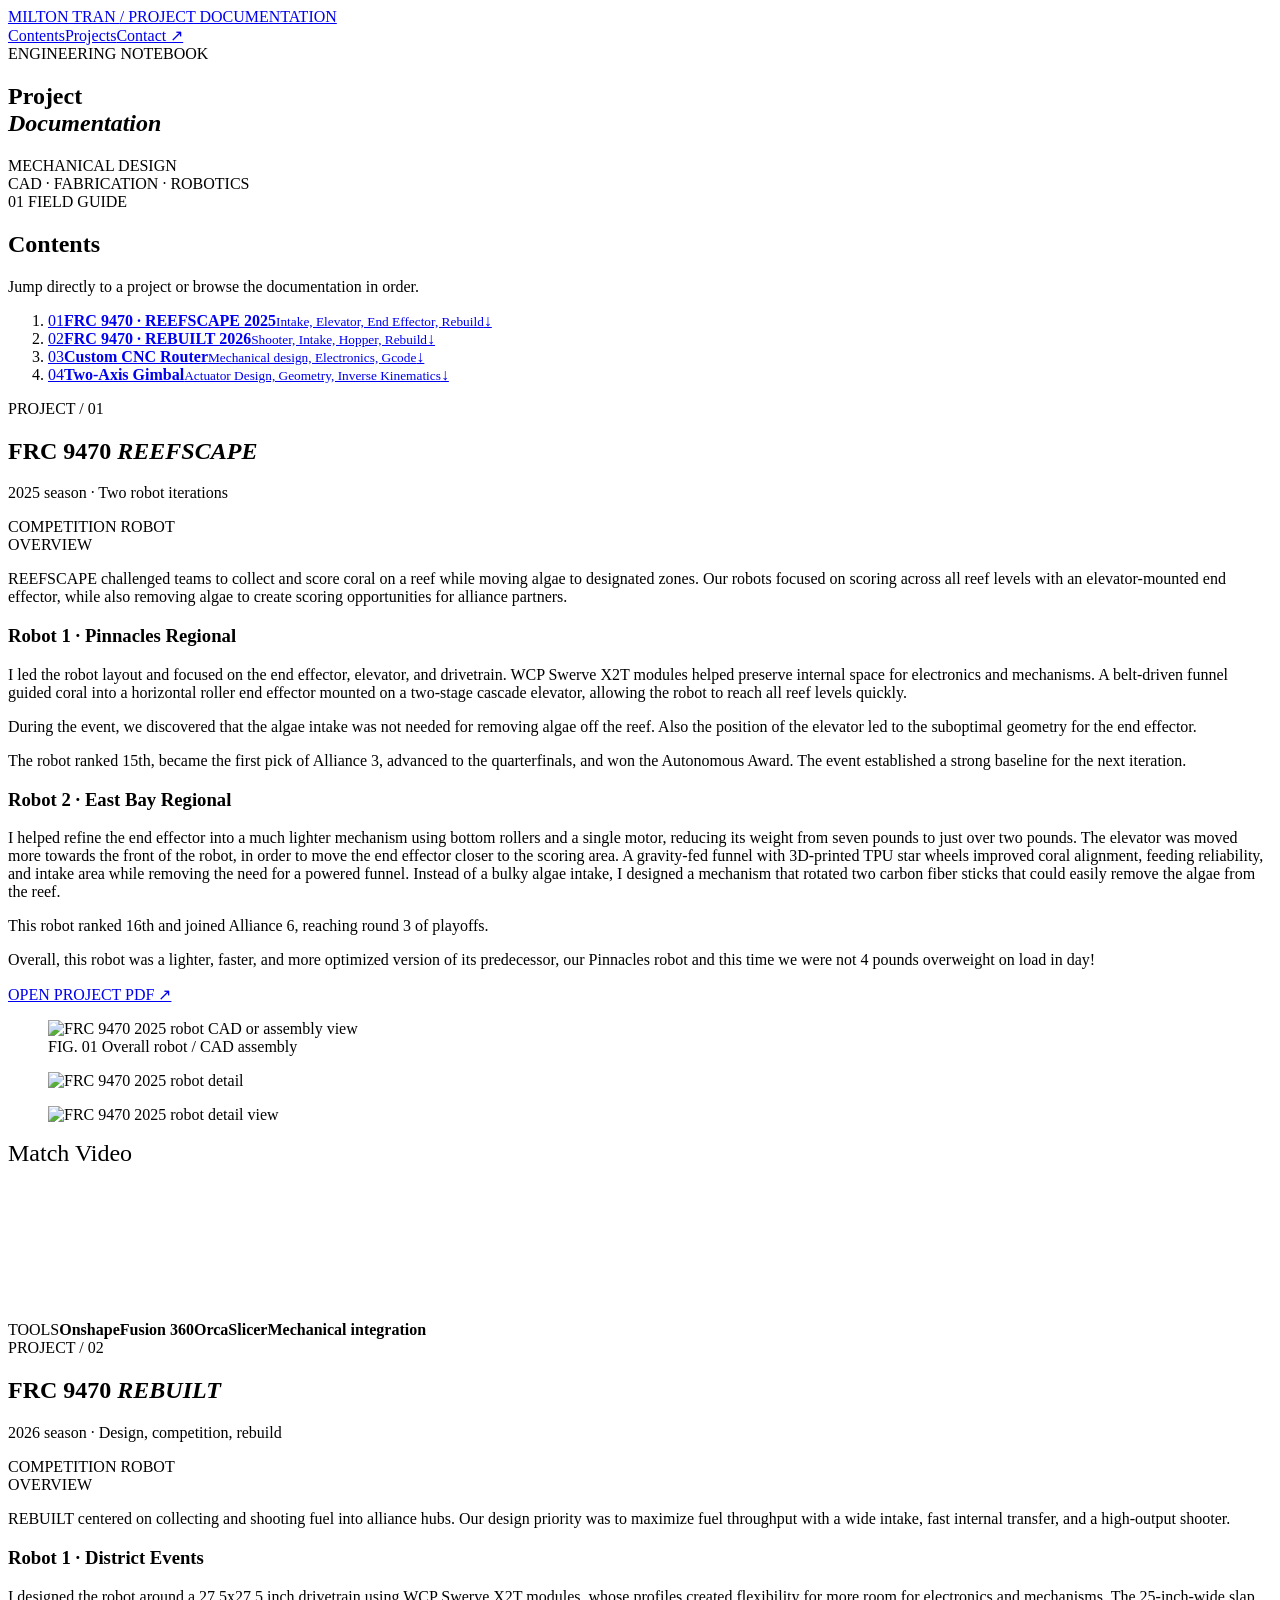
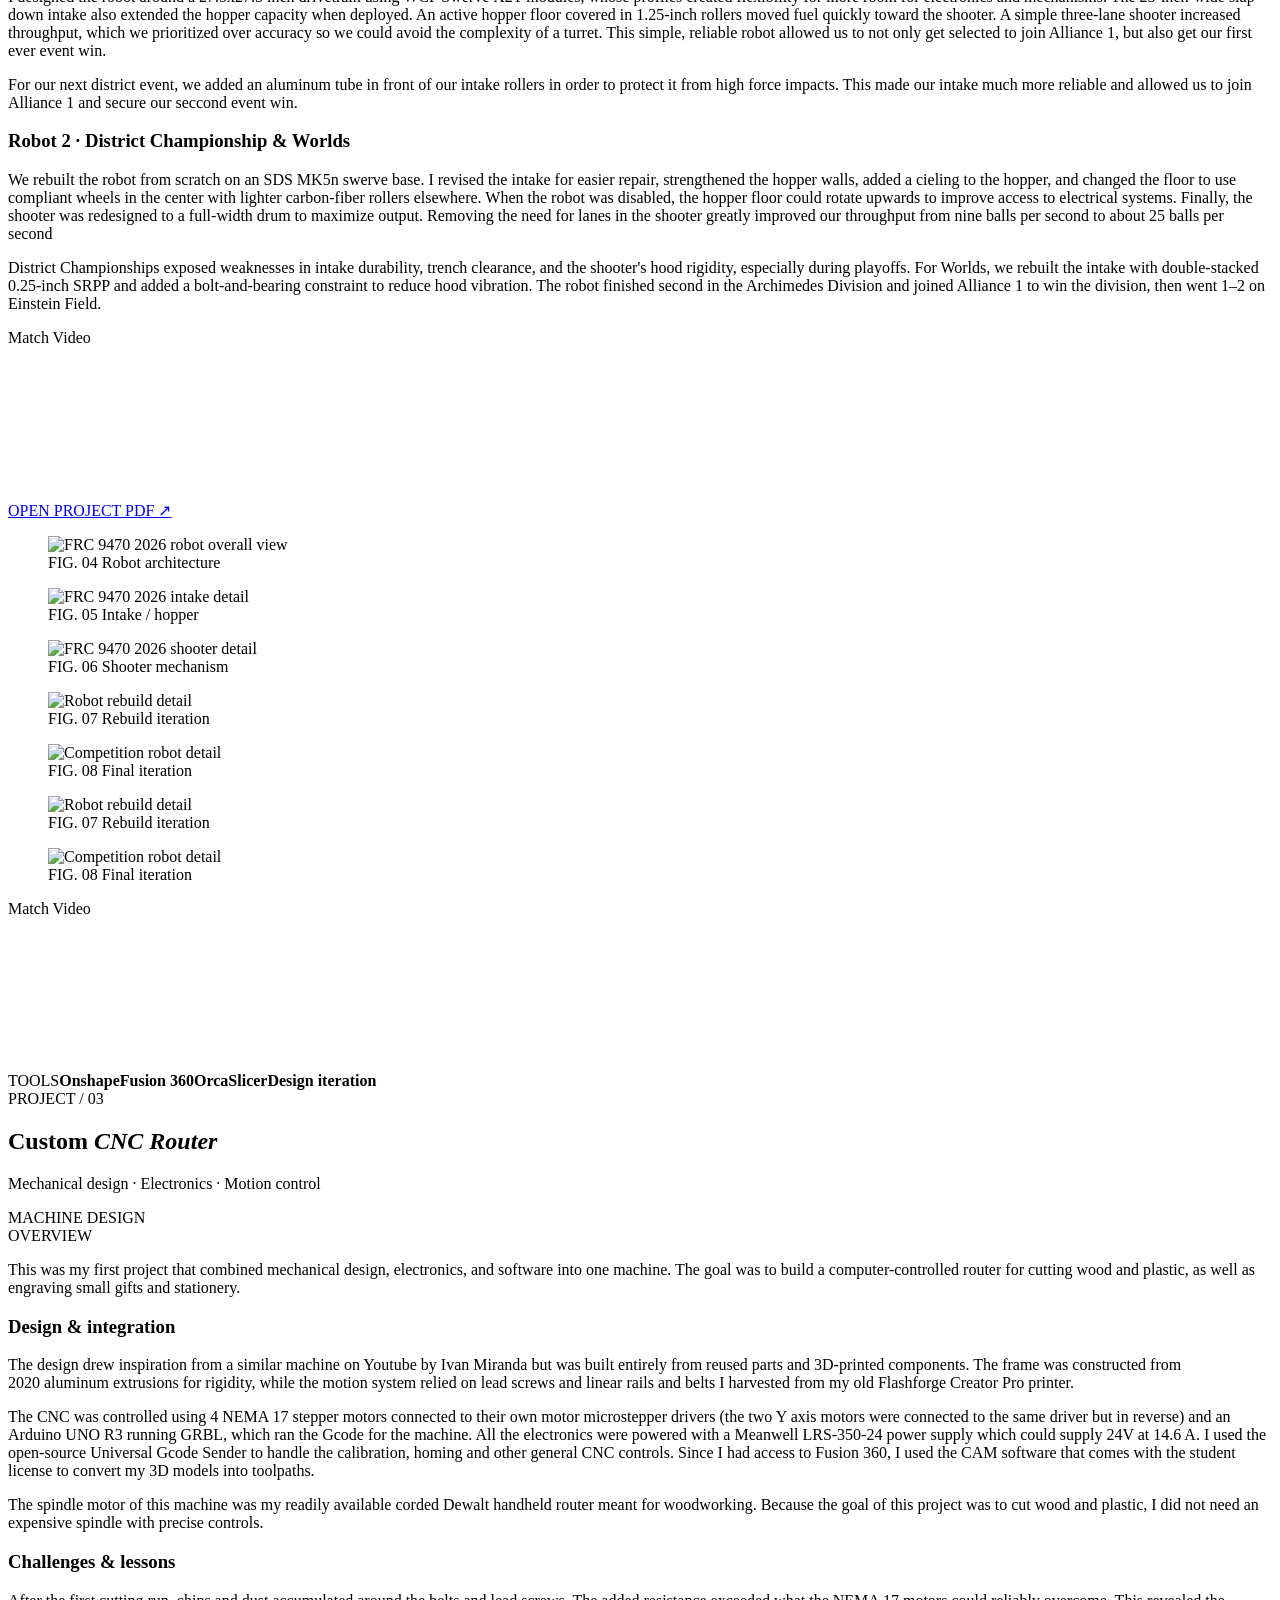
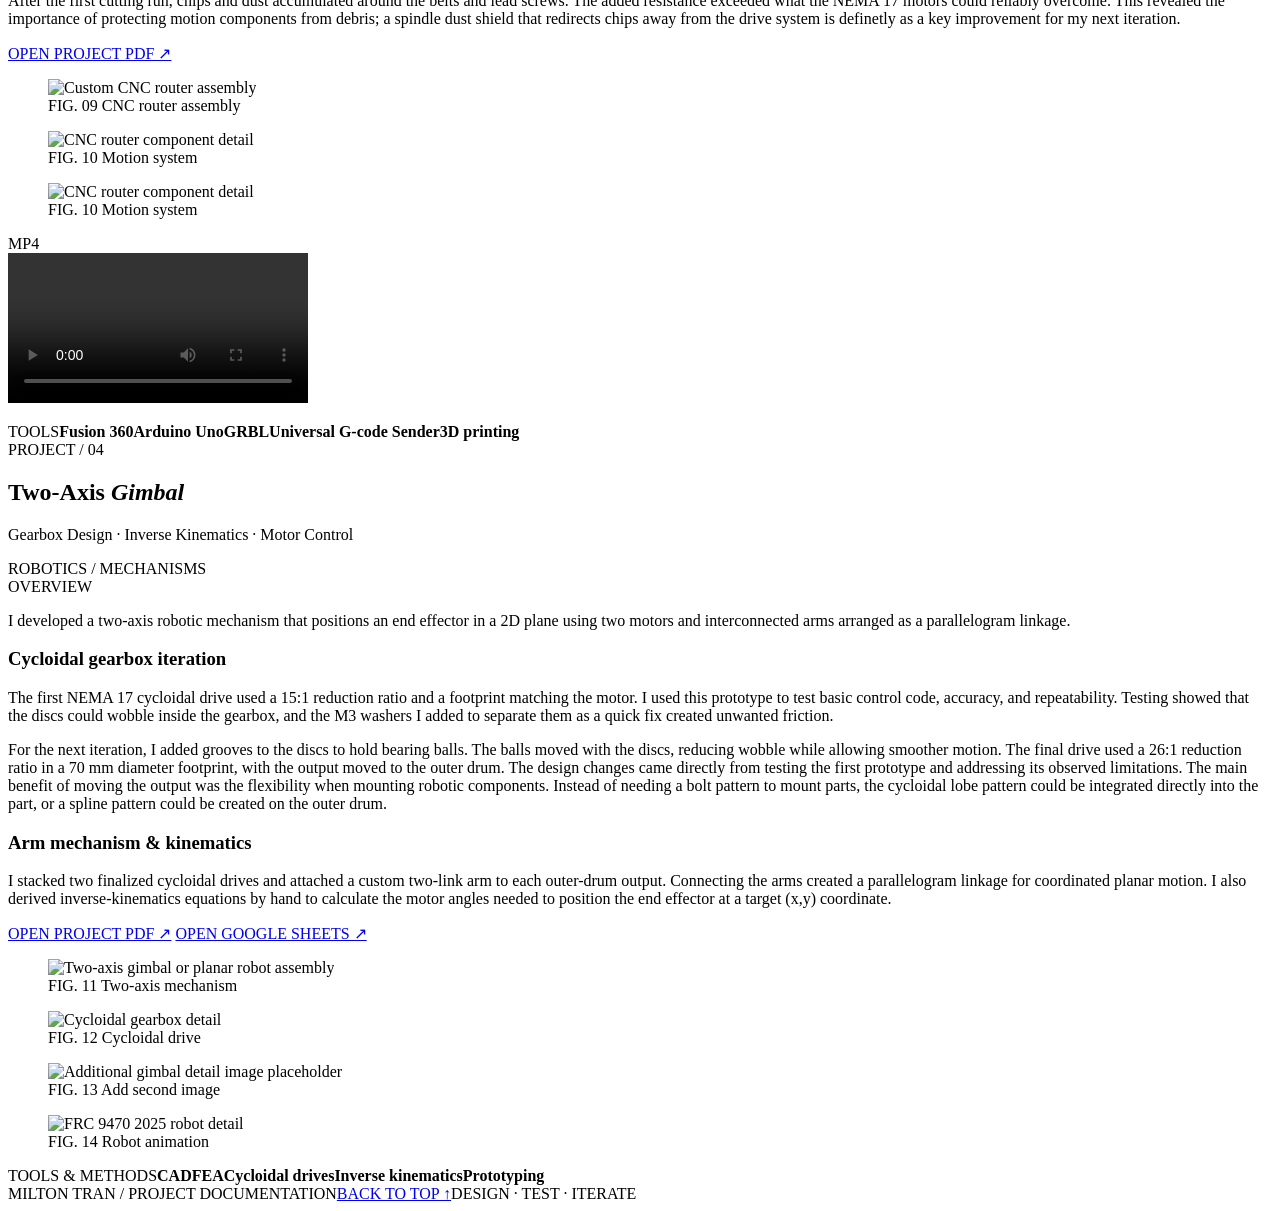
==== documentation.html @ 0cbd7bae "chud" ====
<!doctype html>
<html>
<head>
<meta charset="utf-8">
<meta name="viewport" content="width=device-width, initial-scale=1">
<meta name="description" content="Project documentation for mechanical design, robotics, CAD, prototyping, and fabrication projects.">
<title>Project Documentation | Milton Tran</title>
<link rel="stylesheet" href="documentation.css">
</head>
<body>
<header class="topbar"><a class="wordmark" href="index.html#home">MILTON TRAN <span>/ PROJECT DOCUMENTATION</span></a><nav><a href="#contents">Contents</a><a href="index.html#projects">Projects</a><a href="mailto:miltonktran@gmail.com">Contact ↗</a></nav></header><main id="top">
<section class="masthead">
<div class="kicker">ENGINEERING NOTEBOOK</div>
<h1>Project<br><em>Documentation</em></h1>
<div class="masthead-bottom">
<p></p>
<div class="issue">MECHANICAL DESIGN<br>CAD &middot; FABRICATION &middot; ROBOTICS</div>
</div>
</section>
<section class="contents section" id="contents">
<div class="section-label"><span>01</span> FIELD GUIDE</div>
<div class="contents-grid">
<div>
<h2>Contents</h2>
<p class="muted">Jump directly to a project or browse the documentation in order.</p>
</div>
<ol class="toc-list">
<li><a href="#frc-2025"><span>01</span><strong>FRC 9470 &middot; REEFSCAPE 2025</strong><small>Intake, Elevator, End Effector, Rebuild</small><b>&darr;</b></a></li>
<li><a href="#frc-2026"><span>02</span><strong>FRC 9470 &middot; REBUILT 2026</strong><small>Shooter, Intake, Hopper, Rebuild</small><b>&darr;</b></a></li>
<li><a href="#cnc-router"><span>03</span><strong>Custom CNC Router</strong><small>Mechanical design, Electronics, Gcode</small><b>&darr;</b></a></li>
<li><a href="#gimbal"><span>04</span><strong>Two-Axis Gimbal</strong><small>Actuator Design, Geometry, Inverse Kinematics</small><b>&darr;</b></a></li>
</ol>
</div>
</section>
<article class="project section" id="frc-2025">
<div class="project-head">
<div class="project-no">PROJECT / 01</div>
<div class="project-title">
<h2>FRC 9470 <em>REEFSCAPE</em></h2>
<p>2025 season &middot; Two robot iterations</p>
</div>
<div class="project-kind">COMPETITION ROBOT</div>
</div>
<div class="article-grid">
<div class="story">
<div class="section-label">OVERVIEW</div>
<p class="lead">REEFSCAPE challenged teams to collect and score coral on a reef while moving algae to designated zones. Our robots focused on scoring across all reef levels with an elevator-mounted end effector, while also removing algae to create scoring opportunities for alliance partners.</p>
<h3>Robot 1 &middot; Pinnacles Regional</h3>
<p>I led the robot layout and focused on the end effector, elevator, and drivetrain. WCP Swerve X2T modules helped preserve internal space for electronics and mechanisms. A belt-driven funnel guided coral into a horizontal roller end effector mounted on a two-stage cascade elevator, allowing the robot to reach all reef levels quickly.</p>
<p>During the event, we discovered that the algae intake was not needed for removing algae off the reef. Also the position of the elevator led to the suboptimal geometry for the end effector.</p>
<p>The robot ranked 15th, became the first pick of Alliance 3, advanced to the quarterfinals, and won the Autonomous Award. The event established a strong baseline for the next iteration.</p>
<h3>Robot 2 &middot; East Bay Regional</h3>
<p>I helped refine the end effector into a much lighter mechanism using bottom rollers and a single motor, reducing its weight from seven pounds to just over two pounds. The elevator was moved more towards the front of the robot, in order to move the end effector closer to the scoring area. A gravity-fed funnel with 3D-printed TPU star wheels improved coral alignment, feeding reliability, and intake area while removing the need for a powered funnel. Instead of a bulky algae intake, I designed a mechanism that rotated two carbon fiber sticks that could easily remove the algae from the reef.</p>
<p>This robot ranked 16th and joined Alliance 6, reaching round 3 of playoffs.</p>
<p>Overall, this robot was a lighter, faster, and more optimized version of its predecessor, our Pinnacles robot and this time we were not 4 pounds overweight on load in day!</p>
<a class="pdf-link" href="docs/frc-9470-2025-reefscape.pdf" target="_blank" rel="noopener noreferrer">OPEN PROJECT PDF ↗</a></div>
<div class="media-column">
<figure class="media large"><img src="assets/projects/project-01-a.jpg" alt="FRC 9470 2025 robot CAD or assembly view" onerror="this.closest('figure').classList.add('empty')">
<figcaption><span>FIG. 01</span> Overall robot / CAD assembly</figcaption>
</figure>
<div class="media-pair">
<figure class="media"><img src="assets/projects/project-01-b.gif" alt="FRC 9470 2025 robot detail" onerror="this.closest('figure').classList.add('empty')">
<figcaption></figcaption>
</figure>
<figure class="media"><img src="assets/projects/project-01-c.jpg" alt="FRC 9470 2025 robot detail view" onerror="this.closest('figure').classList.add('empty')">
<figcaption></figcaption>
</figure>
</div>
<div class="media note-media video-slot"><span style="font-size: 18pt;">Match Video</span>
<div class="video-frame"><iframe src="https://www.youtube.com/embed/EoSGQ11MV04?rel=0" title="YouTube video player" frameborder="0" allow="accelerometer; autoplay; clipboard-write; encrypted-media; gyroscope; picture-in-picture; web-share" referrerpolicy="strict-origin-when-cross-origin" allowfullscreen="allowfullscreen"></iframe></div>
</div>
</div>
</div>
<div class="project-footer"><span>TOOLS</span><b>Onshape</b><b>Fusion 360</b><b>OrcaSlicer</b><b>Mechanical integration</b></div>
</article>
<article class="project section" id="frc-2026">
<div class="project-head">
<div class="project-no">PROJECT / 02</div>
<div class="project-title">
<h2>FRC 9470 <em>REBUILT</em></h2>
<p>2026 season &middot; Design, competition, rebuild</p>
</div>
<div class="project-kind">COMPETITION ROBOT</div>
</div>
<div class="article-grid">
<div class="story">
<div class="section-label">OVERVIEW</div>
<p class="lead">REBUILT centered on collecting and shooting fuel into alliance hubs. Our design priority was to maximize fuel throughput with a wide intake, fast internal transfer, and a high-output shooter.</p>
<h3>Robot 1 &middot; District Events</h3>
<p>I designed the robot around a 27.5x27.5 inch drivetrain using WCP Swerve X2T modules, whose profiles created flexibility for more room for electronics and mechanisms. The 25-inch-wide slap down intake also extended the hopper capacity when deployed. An active hopper floor covered in 1.25-inch rollers moved fuel quickly toward the shooter. A simple three-lane shooter increased throughput, which we prioritized over accuracy so we could avoid the complexity of a turret. This simple, reliable robot allowed us to not only get selected to join Alliance 1, but also get our first ever event win.</p>
<p>For our next district event, we added an aluminum tube in front of our intake rollers in order to protect it from high force impacts. This made our intake much more reliable and allowed us to join Alliance 1 and secure our seccond event win.</p>
<h3>Robot 2 &middot; District Championship &amp; Worlds</h3>
<p>We rebuilt the robot from scratch on an SDS MK5n swerve base. I revised the intake for easier repair, strengthened the hopper walls, added a cieling to the hopper, and changed the floor to use compliant wheels in the center with lighter carbon-fiber rollers elsewhere. When the robot was disabled, the hopper floor could rotate upwards to improve access to electrical systems. Finally, the shooter was redesigned to a full-width drum to maximize output. Removing the need for lanes in the shooter greatly improved our throughput from nine balls per second to about 25 balls per second</p>
<p>District Championships exposed weaknesses in intake durability, trench clearance, and the shooter's hood rigidity, especially during playoffs. For Worlds, we rebuilt the intake with double-stacked 0.25-inch SRPP and added a bolt-and-bearing constraint to reduce hood vibration. The robot finished second in the Archimedes Division and joined Alliance 1 to win the division, then went 1&ndash;2 on Einstein Field.&nbsp;</p>
<div class="media note-media video-slot"><span>Match Video</span>
<div class="video-frame"><iframe src="https://www.youtube.com/embed/79k-kSGW6w8?rel=0" title="YouTube video player" frameborder="0" allow="accelerometer; autoplay; clipboard-write; encrypted-media; gyroscope; picture-in-picture; web-share" referrerpolicy="strict-origin-when-cross-origin" allowfullscreen="allowfullscreen"></iframe></div>
</div>
<a class="pdf-link" href="docs/frc-9470-2026-rebuilt.pdf" target="_blank" rel="noopener noreferrer">OPEN PROJECT PDF ↗</a></div>
<div class="media-column">
<figure class="media large"><img src="assets/projects/project-02-a.jpg" alt="FRC 9470 2026 robot overall view" onerror="this.closest('figure').classList.add('empty')">
<figcaption><span>FIG. 04</span> Robot architecture</figcaption>
</figure>
<div class="media-pair">
<figure class="media"><img src="assets/projects/project-02-f.gif" alt="FRC 9470 2026 intake detail" onerror="this.closest('figure').classList.add('empty')">
<figcaption><span>FIG. 05</span> Intake / hopper</figcaption>
</figure>
<figure class="media"><img src="assets/projects/project-02-g.jpg" alt="FRC 9470 2026 shooter detail" onerror="this.closest('figure').classList.add('empty')">
<figcaption><span>FIG. 06</span> Shooter mechanism</figcaption>
</figure>
</div>
<div class="media-pair">
<figure class="media"><img src="assets/projects/project-02-b.jpg" alt="Robot rebuild detail" onerror="this.closest('figure').classList.add('empty')">
<figcaption><span>FIG. 07</span> Rebuild iteration</figcaption>
</figure>
<figure class="media"><img src="assets/projects/project-02-c.jpg" alt="Competition robot detail" onerror="this.closest('figure').classList.add('empty')">
<figcaption><span>FIG. 08</span> Final iteration</figcaption>
</figure>
</div>
<div class="media-pair">
<figure class="media"><img src="assets/projects/project-02-d.jpg" alt="Robot rebuild detail" onerror="this.closest('figure').classList.add('empty')">
<figcaption><span>FIG. 07</span> Rebuild iteration</figcaption>
</figure>
<figure class="media"><img src="assets/projects/project-02-e.jpg" alt="Competition robot detail" onerror="this.closest('figure').classList.add('empty')">
<figcaption><span>FIG. 08</span> Final iteration</figcaption>
</figure>
</div>
<div class="media note-media video-slot"><span>Match Video</span>
<div class="video-frame"><iframe src="https://www.youtube.com/embed/69eTAwJfLGY?rel=0" title="YouTube video player" frameborder="0" allow="accelerometer; autoplay; clipboard-write; encrypted-media; gyroscope; picture-in-picture; web-share" referrerpolicy="strict-origin-when-cross-origin" allowfullscreen="allowfullscreen"></iframe></div>
</div>
</div>
</div>
<div class="project-footer"><span>TOOLS</span><b>Onshape</b><b>Fusion 360</b><b>OrcaSlicer</b><b>Design iteration</b></div>
</article>
<article class="project section" id="cnc-router">
<div class="project-head">
<div class="project-no">PROJECT / 03</div>
<div class="project-title">
<h2>Custom <em>CNC Router</em></h2>
<p>Mechanical design &middot; Electronics &middot; Motion control</p>
</div>
<div class="project-kind">MACHINE DESIGN</div>
</div>
<div class="article-grid">
<div class="story">
<div class="section-label">OVERVIEW</div>
<p class="lead">This was my first project that combined mechanical design, electronics, and software into one machine. The goal was to build a computer-controlled router for cutting wood and plastic, as well as engraving small gifts and stationery.</p>
<h3>Design &amp; integration</h3>
<p>The design drew inspiration from a similar machine on Youtube by Ivan Miranda but was built&nbsp;entirely from reused parts and 3D-printed components. The frame was constructed from 2020&nbsp;aluminum extrusions for rigidity, while the motion system relied on lead screws and linear rails&nbsp;and belts I harvested from my old Flashforge Creator Pro printer.&nbsp;</p>
<p>The CNC was controlled using 4 NEMA 17 stepper motors connected to their own motor microstepper drivers (the two Y axis motors were connected to the same driver but in reverse) and an Arduino UNO R3 running GRBL, which ran the Gcode for the machine. All the electronics were powered with a Meanwell LRS-350-24 power supply which could supply 24V at&nbsp;14.6 A. I used the open-source Universal Gcode Sender to handle the calibration, homing and&nbsp;other general CNC controls. Since I had access to Fusion 360, I used the CAM software that&nbsp;comes with the student license to convert my 3D models into toolpaths.&nbsp;</p>
<p>The spindle motor of this machine was my readily available corded Dewalt handheld router meant for woodworking. Because the goal of this project was to cut wood and plastic, I did not need an expensive spindle with precise controls.</p>
<h3>Challenges &amp; lessons</h3>
<p>After the first cutting run, chips and dust accumulated around the belts and lead screws. The added resistance exceeded what the NEMA 17 motors could reliably overcome. This revealed the importance of protecting motion components from debris; a spindle dust shield that redirects chips away from the drive system is definetly as a key improvement for my next iteration.</p>
<a class="pdf-link" href="docs/custom-cnc-router.pdf" target="_blank" rel="noopener noreferrer">OPEN PROJECT PDF ↗</a></div>
<div class="media-column">
<figure class="media large"><img src="assets/projects/project-03-a.jpg" alt="Custom CNC router assembly" onerror="this.closest('figure').classList.add('empty')">
<figcaption><span>FIG. 09</span> CNC router assembly</figcaption>
</figure>
<div class="media-pair">
<figure class="media"><img src="assets/projects/project-03-b.jpg" alt="CNC router component detail" onerror="this.closest('figure').classList.add('empty')">
<figcaption><span>FIG. 10</span> Motion system</figcaption>
</figure>
<figure class="media"><img src="assets/projects/project-03-c.jpg" alt="CNC router component detail" onerror="this.closest('figure').classList.add('empty')">
<figcaption><span>FIG. 10</span> Motion system</figcaption>
</figure>
</div>
<div class="media note-media video-slot"><span>MP4</span>
<div class="video-frame"><video width="300" height="150" controls="controls" preload="metadata" src="assets/projects/project-03-d.mp4" type="video/mp4">Your browser does not support the video tag.</video></div>
<p></p>
</div>
</div>
</div>
<div class="project-footer"><span>TOOLS</span><b>Fusion 360</b><b>Arduino Uno</b><b>GRBL</b><b>Universal G-code Sender</b><b>3D printing</b></div>
</article>
<article class="project section" id="gimbal">
<div class="project-head">
<div class="project-no">PROJECT / 04</div>
<div class="project-title">
<h2>Two-Axis <em>Gimbal</em></h2>
<p>Gearbox Design &middot; Inverse Kinematics &middot; Motor Control</p>
</div>
<div class="project-kind">ROBOTICS / MECHANISMS</div>
</div>
<div class="article-grid">
<div class="story">
<div class="section-label">OVERVIEW</div>
<p class="lead">I developed a two-axis robotic mechanism that positions an end effector in a 2D plane using two motors and interconnected arms arranged as a parallelogram linkage.</p>
<h3>Cycloidal gearbox iteration</h3>
<p>The first NEMA 17 cycloidal drive used a 15:1 reduction ratio and a footprint matching the motor. I used this prototype to test basic control code, accuracy, and repeatability. Testing showed that the discs could wobble inside the gearbox, and the M3 washers I added to separate&nbsp;them as a quick fix created unwanted friction.</p>
<p>For the next iteration, I added grooves to the discs to hold bearing balls. The balls moved with the discs, reducing wobble while allowing smoother motion. The final drive used a 26:1 reduction ratio in a 70 mm diameter footprint, with the output moved to the outer drum. The design changes came directly from testing the first prototype and addressing its observed limitations. The main benefit of moving the output was the flexibility when mounting robotic components. Instead of needing a bolt pattern to mount parts, the cycloidal lobe pattern could be integrated directly into the part, or a spline pattern could be created on the outer drum.&nbsp;</p>
<h3>Arm mechanism &amp; kinematics</h3>
<p>I stacked two finalized cycloidal drives and attached a custom two-link arm to each outer-drum output. Connecting the arms created a parallelogram linkage for coordinated planar motion. I also derived inverse-kinematics equations by hand to calculate the motor angles needed to position the end effector at a target (x,y) coordinate.</p>
<div class="doc-links"><a class="pdf-link" href="docs/02-axis-gimbal.pdf" target="_blank" rel="noopener noreferrer">OPEN PROJECT PDF ↗</a> <a class="pdf-link" href="https://docs.google.com/spreadsheets/d/1UxlztyJK0CjPpsQT1wZKDAXogt7XbHDfZzbfkdL_rxo/edit?usp=sharing" target="_blank" rel="noopener noreferrer">OPEN GOOGLE SHEETS ↗</a></div>
</div>
<div class="media-column">
<figure class="media large"><img src="assets/projects/project-04-a.jpg" alt="Two-axis gimbal or planar robot assembly" onerror="this.closest('figure').classList.add('empty')">
<figcaption><span>FIG. 11</span> Two-axis mechanism</figcaption>
</figure>
<div class="media-pair">
<figure class="media"><img src="assets/projects/project-04-b.jpg" alt="Cycloidal gearbox detail" onerror="this.closest('figure').classList.add('empty')">
<figcaption><span>FIG. 12</span> Cycloidal drive</figcaption>
</figure>
<figure class="media empty"><img alt="Additional gimbal detail image placeholder" onerror="this.closest('figure').classList.add('empty')">
<figcaption><span>FIG. 13</span> Add second image</figcaption>
</figure>
</div>
<div class="media-column">
<figure class="media"><img src="assets/projects/project-04-d.gif" alt="FRC 9470 2025 robot detail" onerror="this.closest('figure').classList.add('empty')">
<figcaption><span>FIG. 14</span> Robot animation</figcaption>
</figure>
</div>
</div>
</div>
<div class="project-footer"><span>TOOLS &amp; METHODS</span><b>CAD</b><b>FEA</b><b>Cycloidal drives</b><b>Inverse kinematics</b><b>Prototyping</b></div>
</article>
</main><footer class="footer"><span>MILTON TRAN / PROJECT DOCUMENTATION</span><a href="#top">BACK TO TOP &uarr;</a><span>DESIGN &middot; TEST &middot; ITERATE</span></footer>
<script src="documentation.js"></script>
</body>
</html>
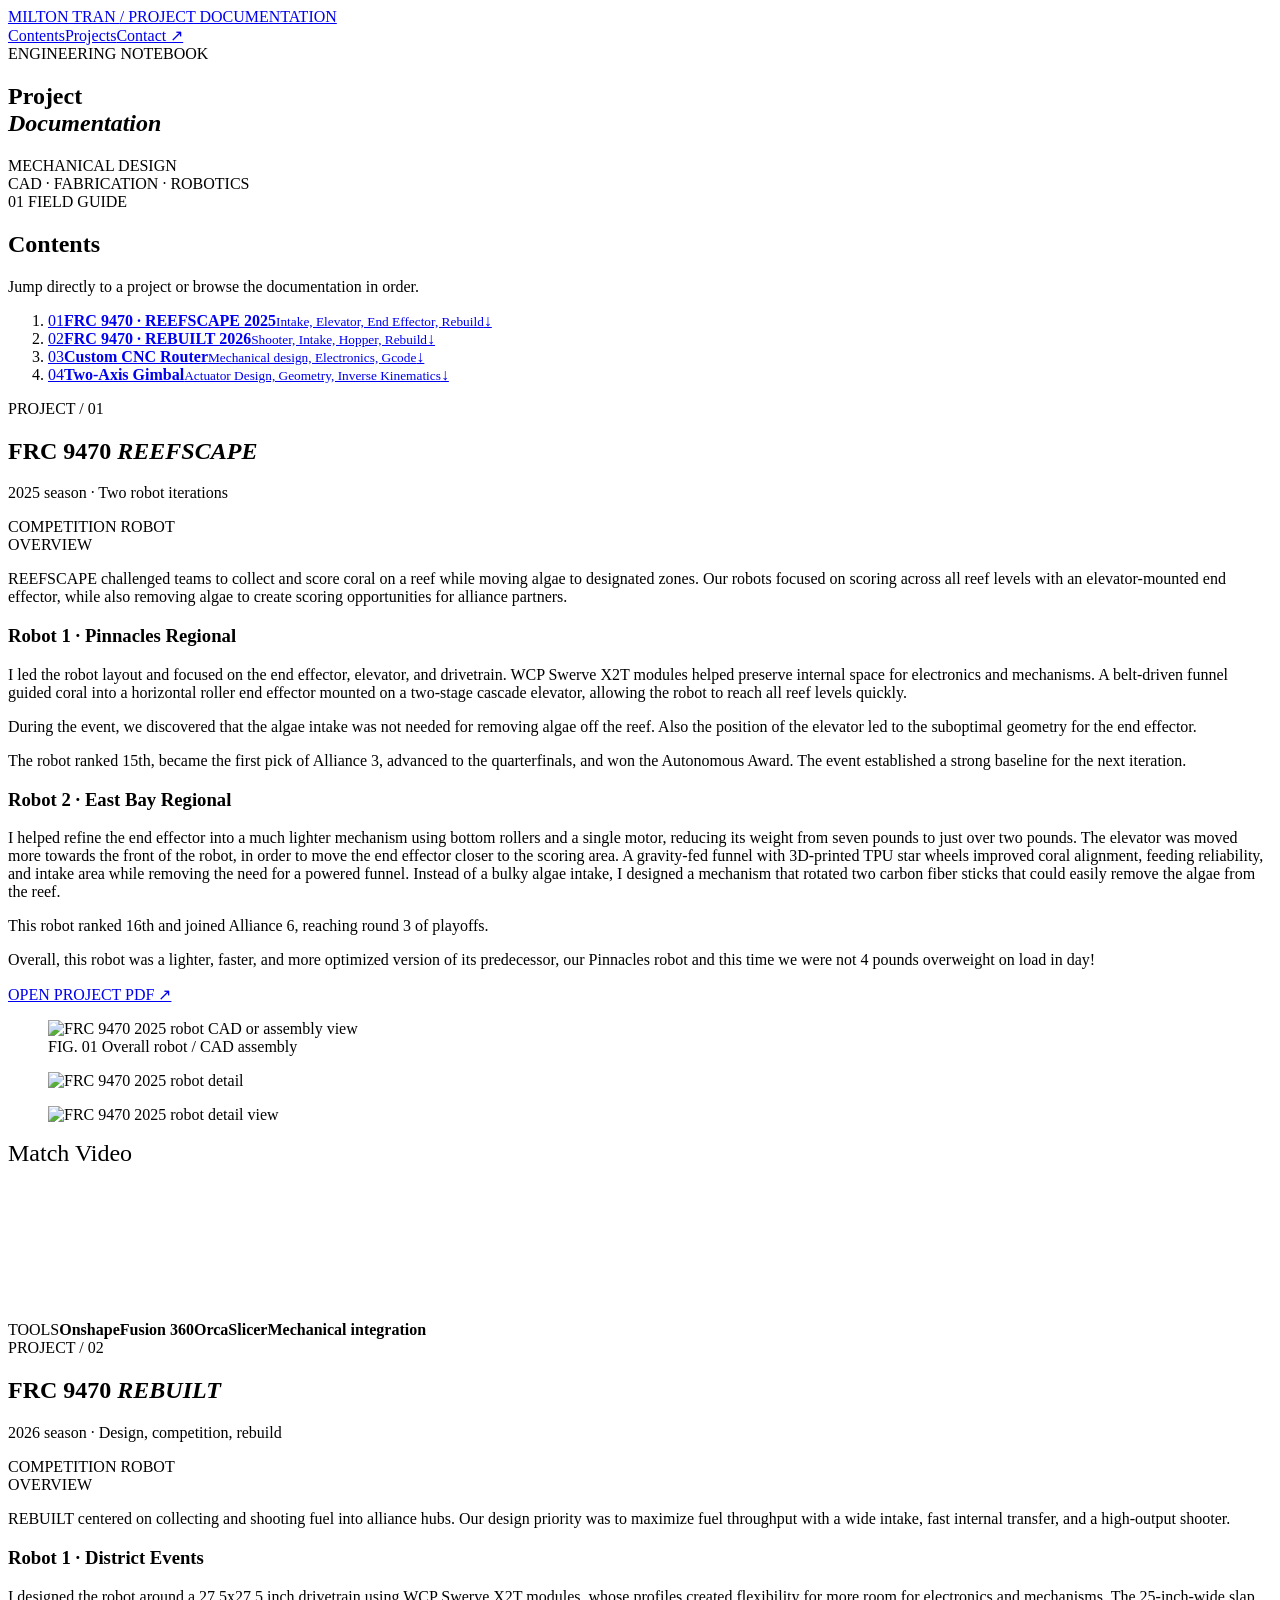
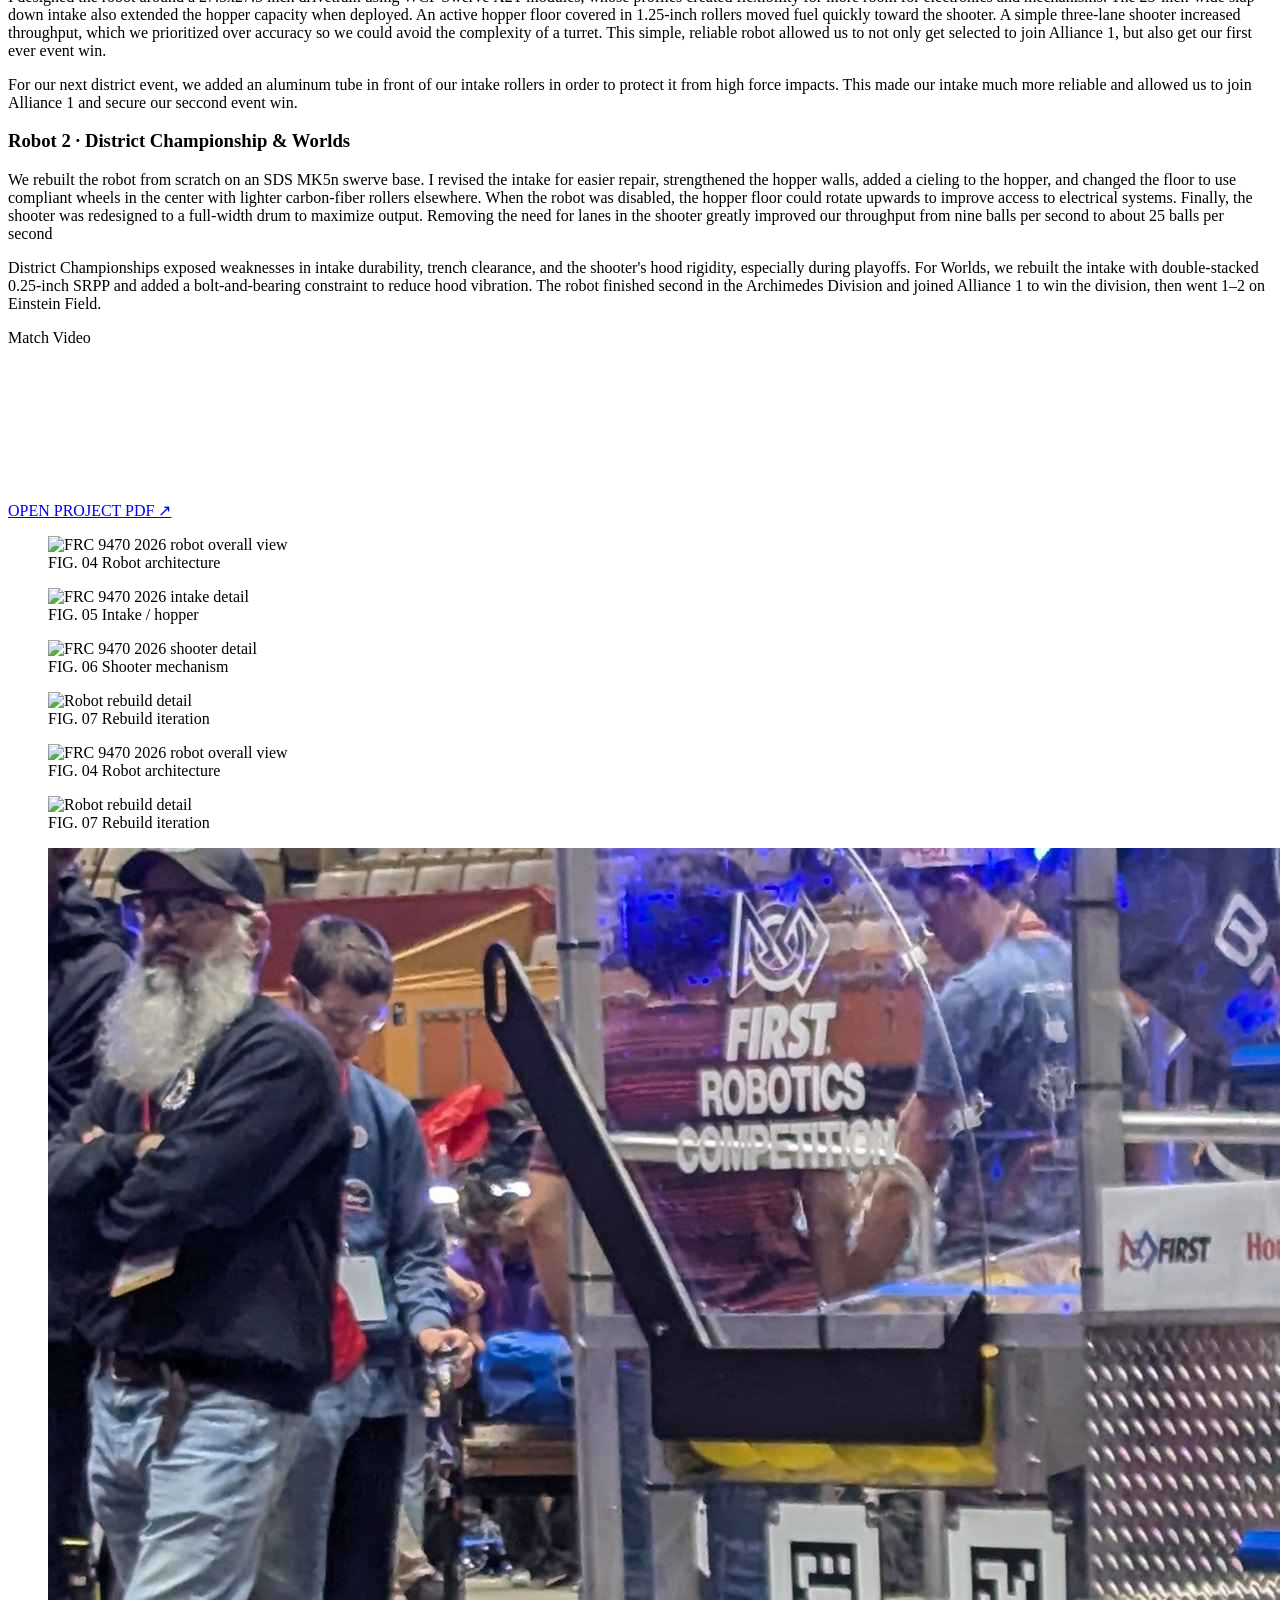
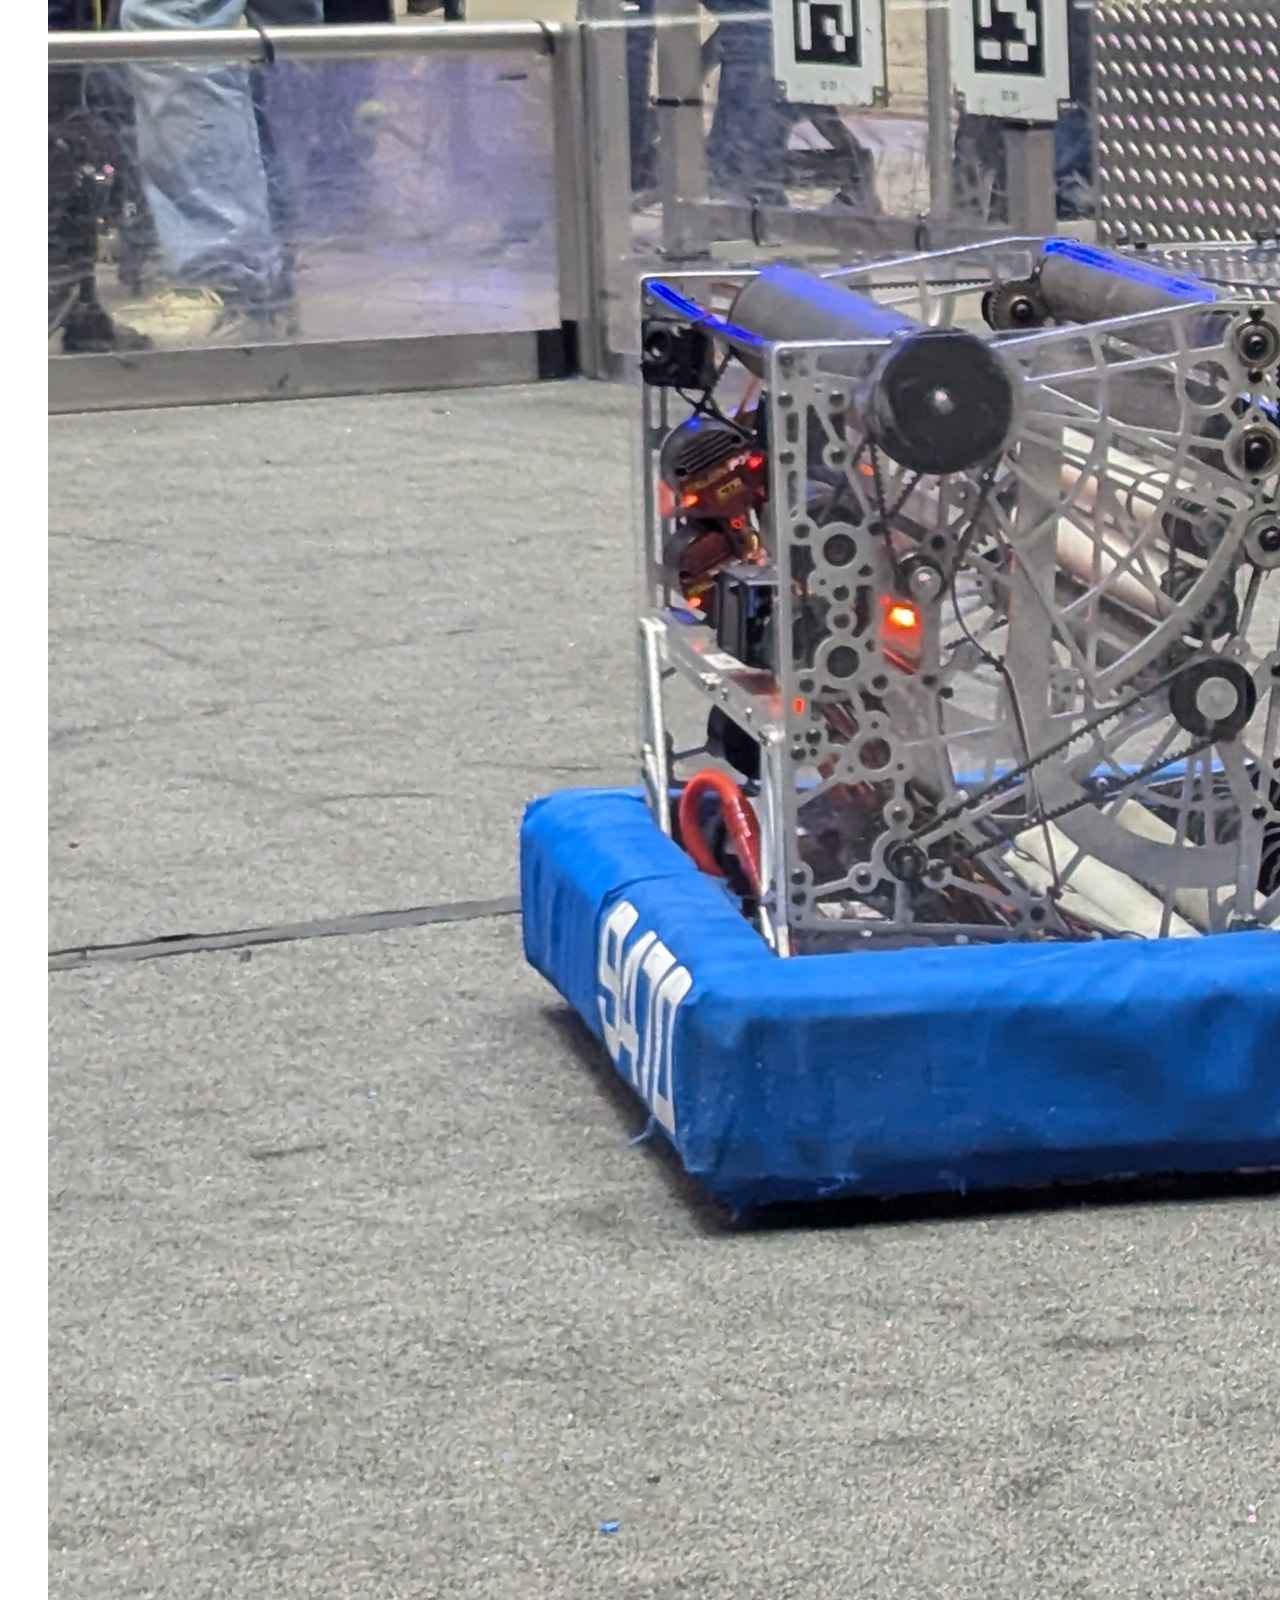
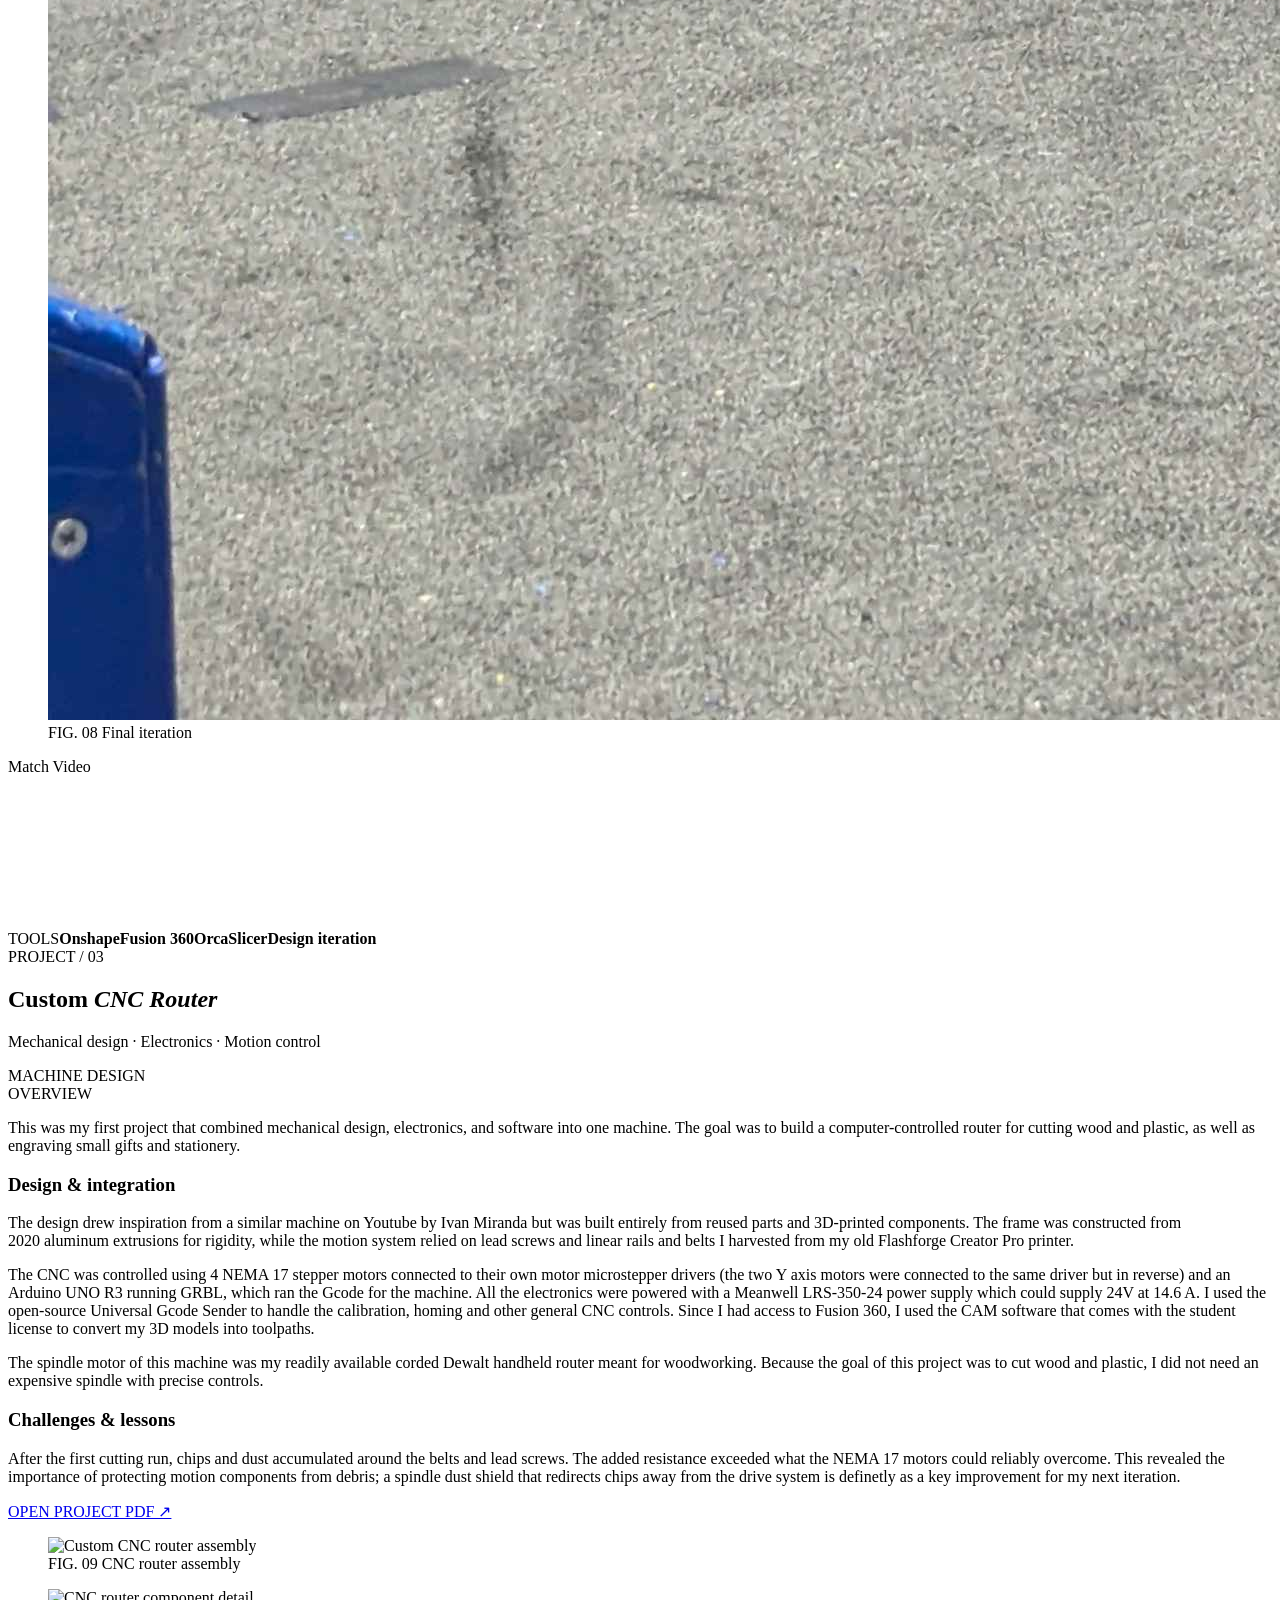
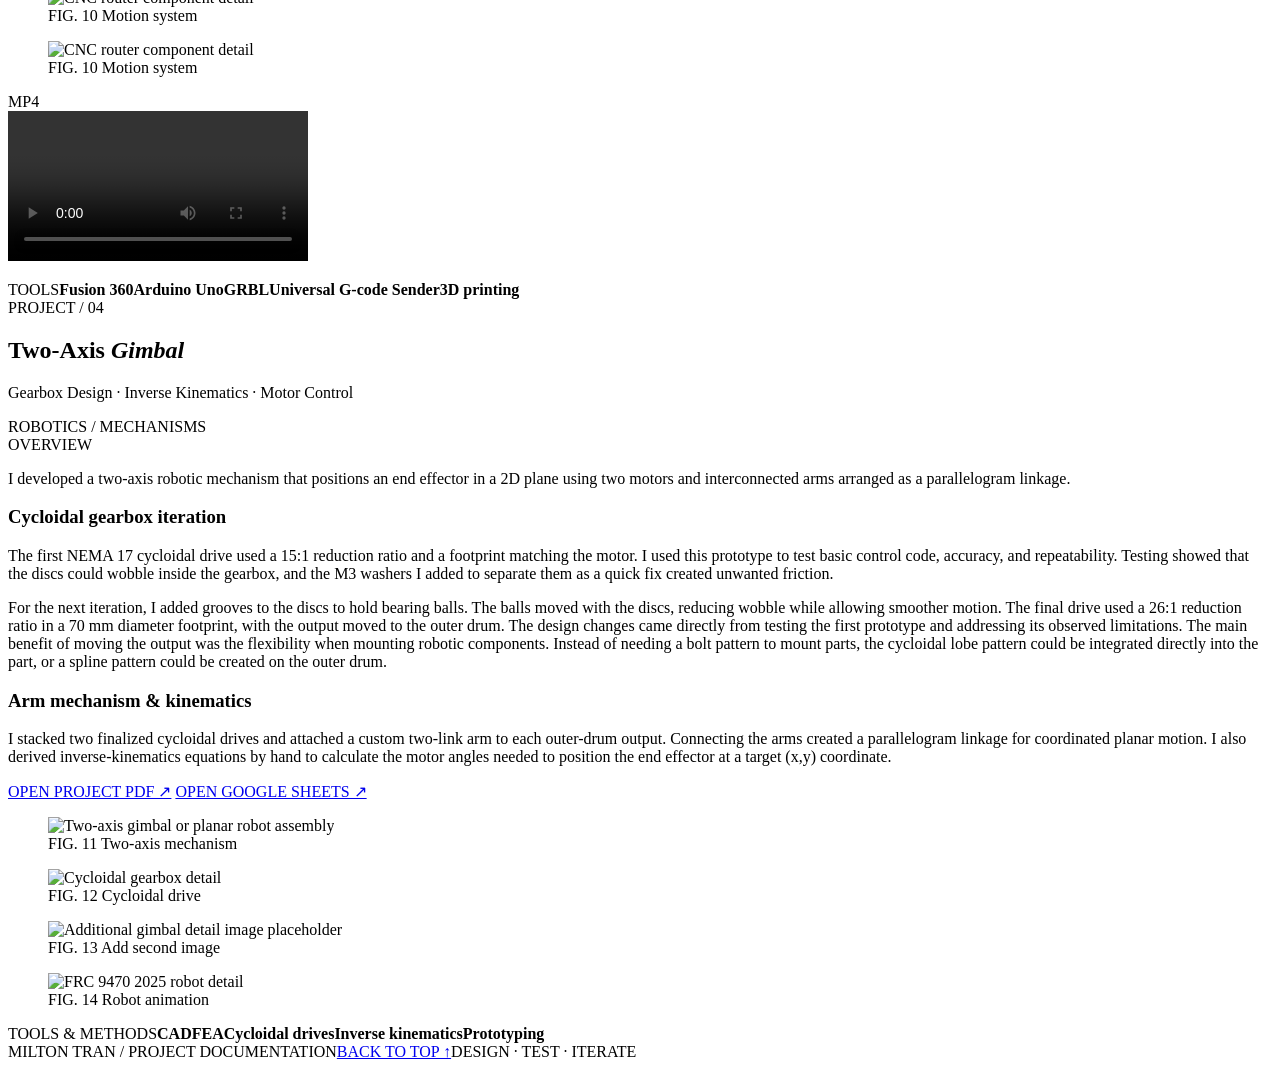
==== commit 86e62287: "img upload" ====
--- a/documentation.html
+++ b/documentation.html
@@ -112,15 +112,15 @@
 <figure class="media"><img src="assets/projects/project-02-b.jpg" alt="Robot rebuild detail" onerror="this.closest('figure').classList.add('empty')">
 <figcaption><span>FIG. 07</span> Rebuild iteration</figcaption>
 </figure>
-<figure class="media"><img src="assets/projects/project-02-c.jpg" alt="Competition robot detail" onerror="this.closest('figure').classList.add('empty')">
-<figcaption><span>FIG. 08</span> Final iteration</figcaption>
+<figure class="media large"><img src="assets/projects/project-02-c.jpg" alt="FRC 9470 2026 robot overall view" onerror="this.closest('figure').classList.add('empty')">
+<figcaption><span>FIG. 04</span> Robot architecture</figcaption>
 </figure>
 </div>
 <div class="media-pair">
 <figure class="media"><img src="assets/projects/project-02-d.jpg" alt="Robot rebuild detail" onerror="this.closest('figure').classList.add('empty')">
 <figcaption><span>FIG. 07</span> Rebuild iteration</figcaption>
 </figure>
-<figure class="media"><img src="assets/projects/project-02-e.jpg" alt="Competition robot detail" onerror="this.closest('figure').classList.add('empty')">
+<figure class="media"><img src="assets/projects/project-02-i.jpg" alt="Competition robot detail" onerror="this.closest('figure').classList.add('empty')">
 <figcaption><span>FIG. 08</span> Final iteration</figcaption>
 </figure>
 </div>
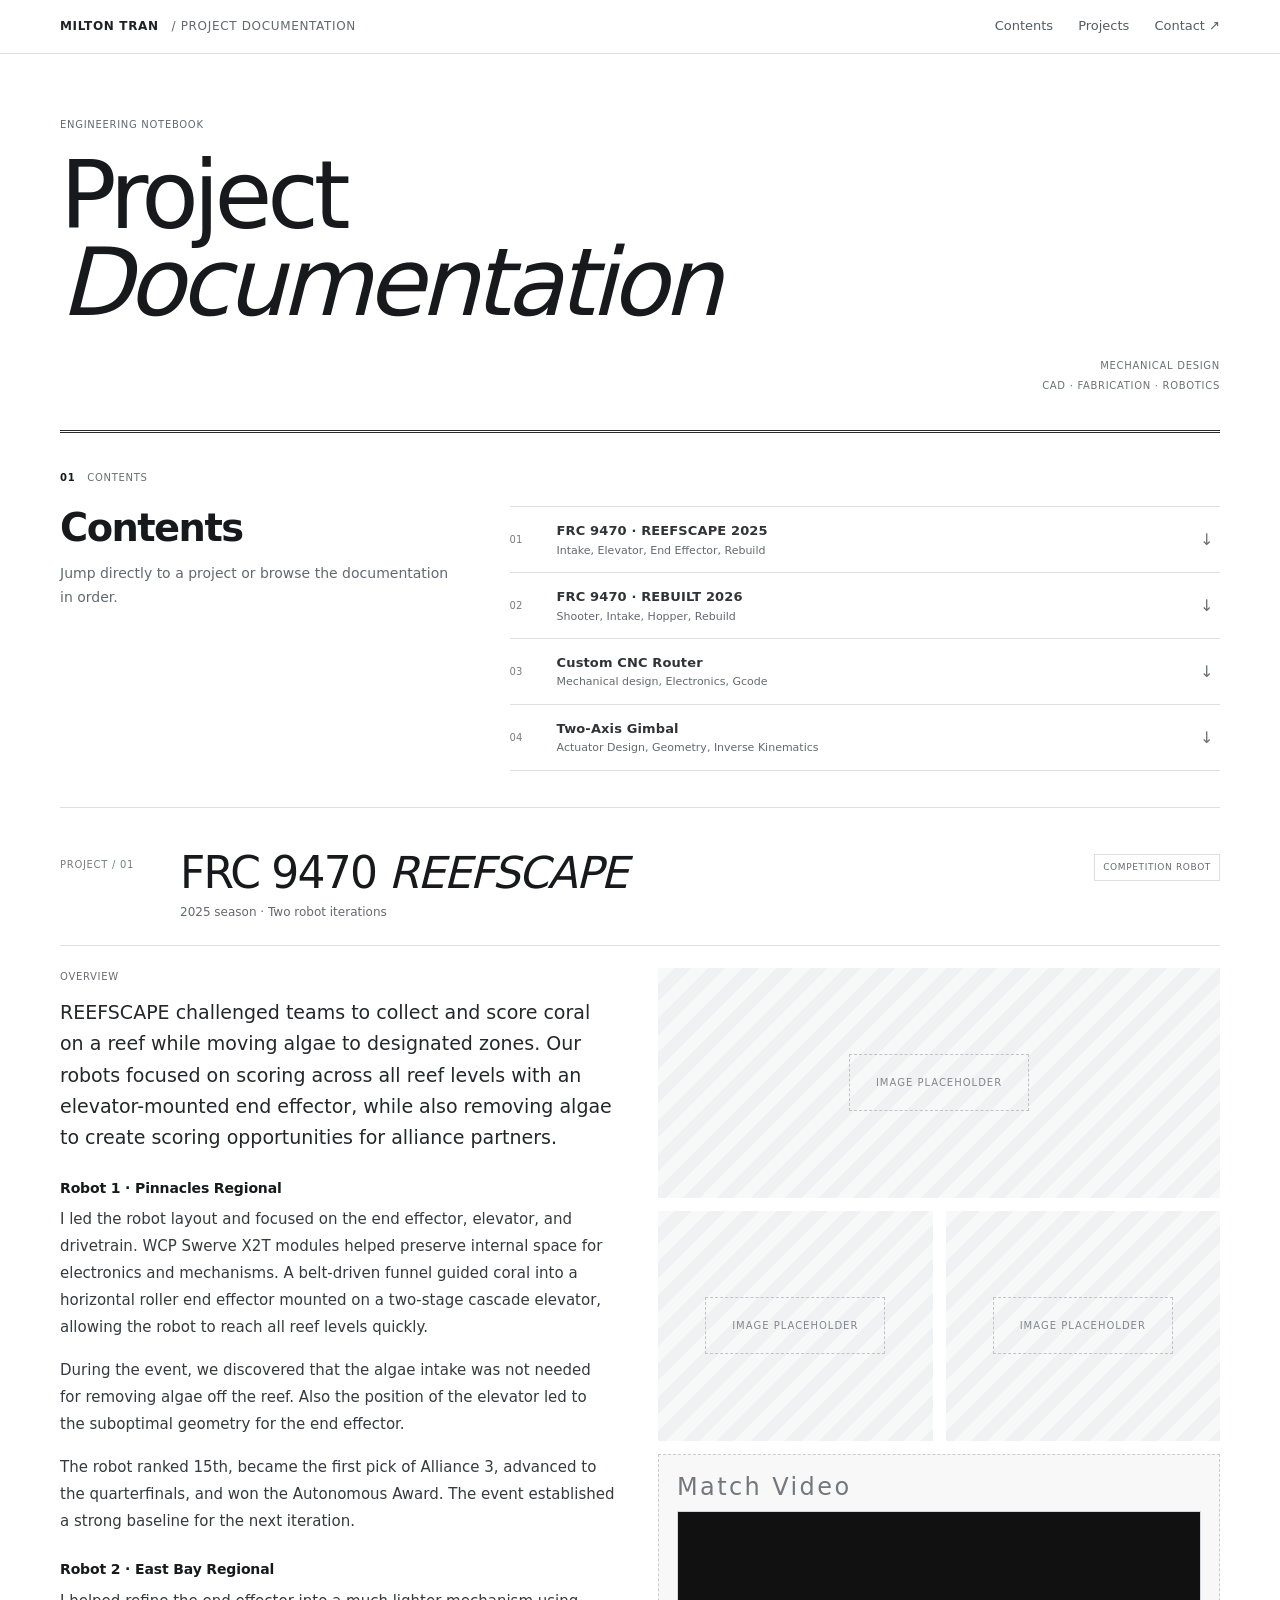
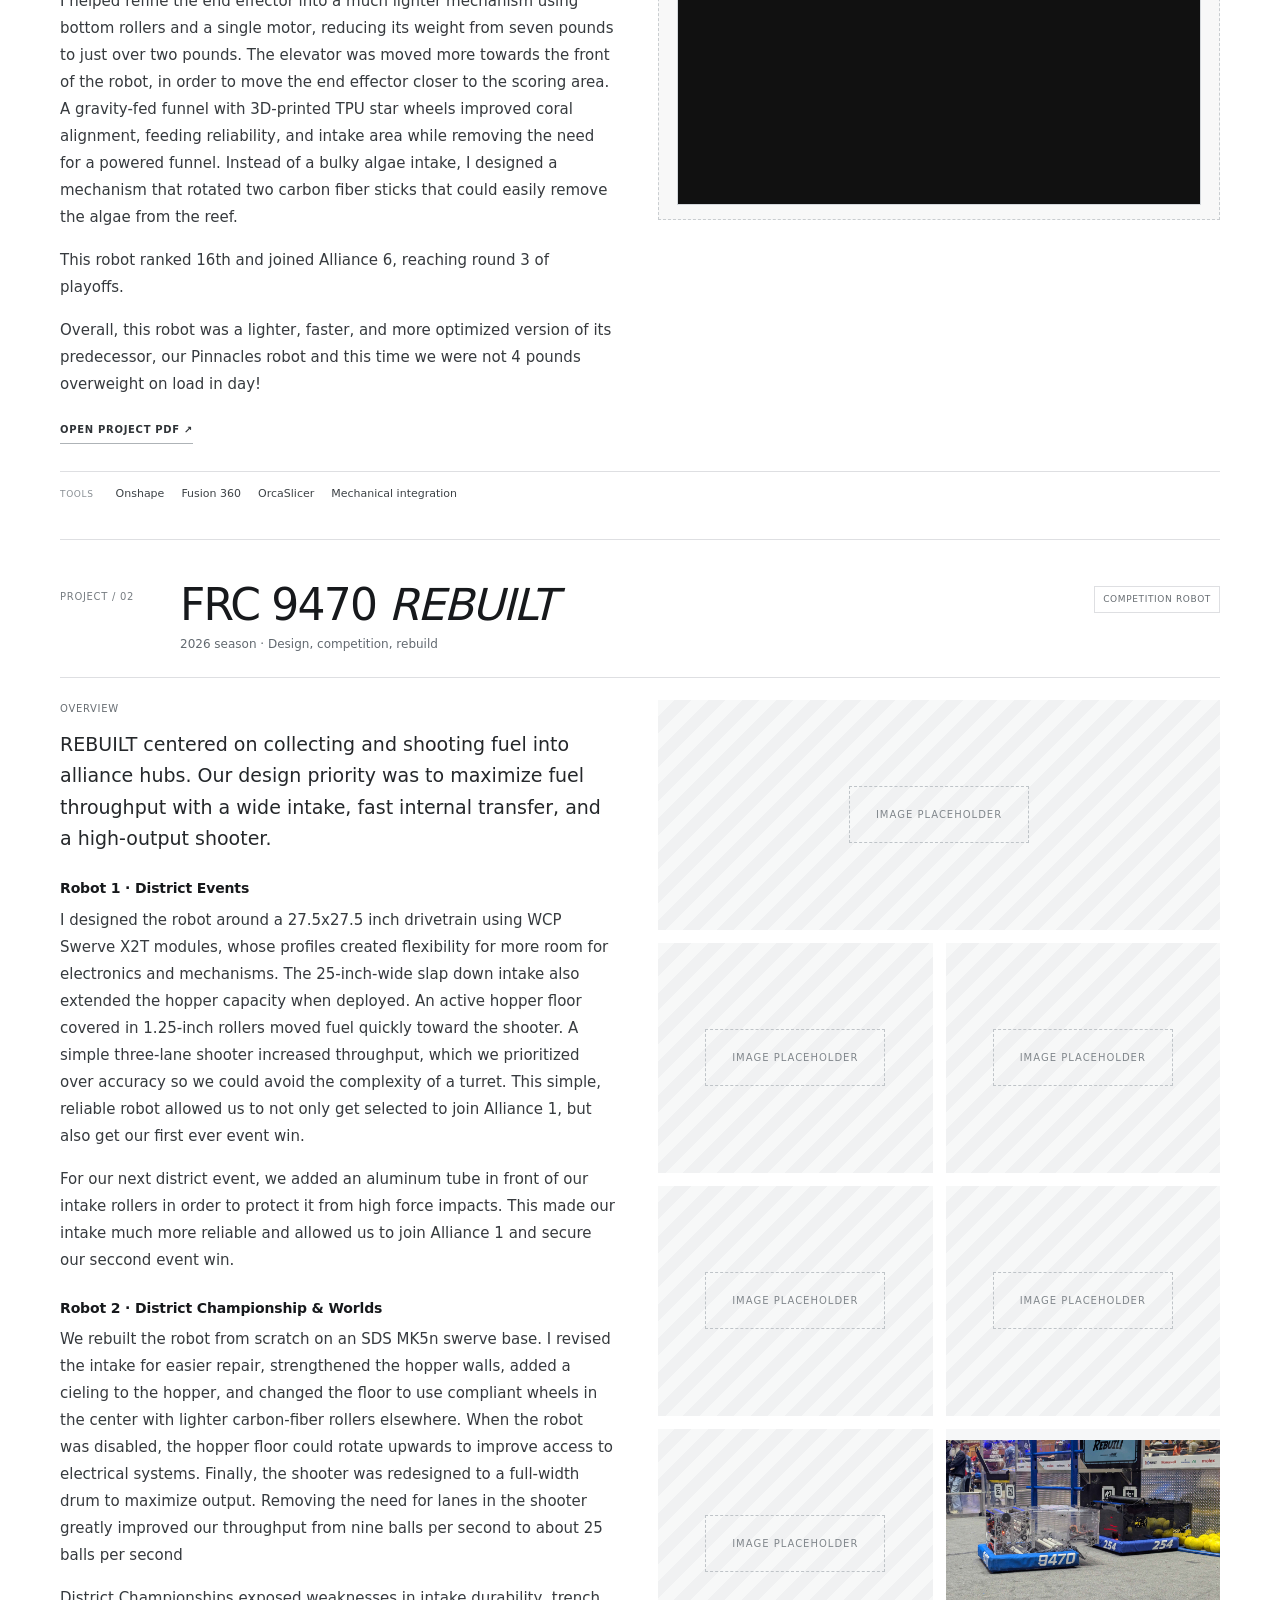
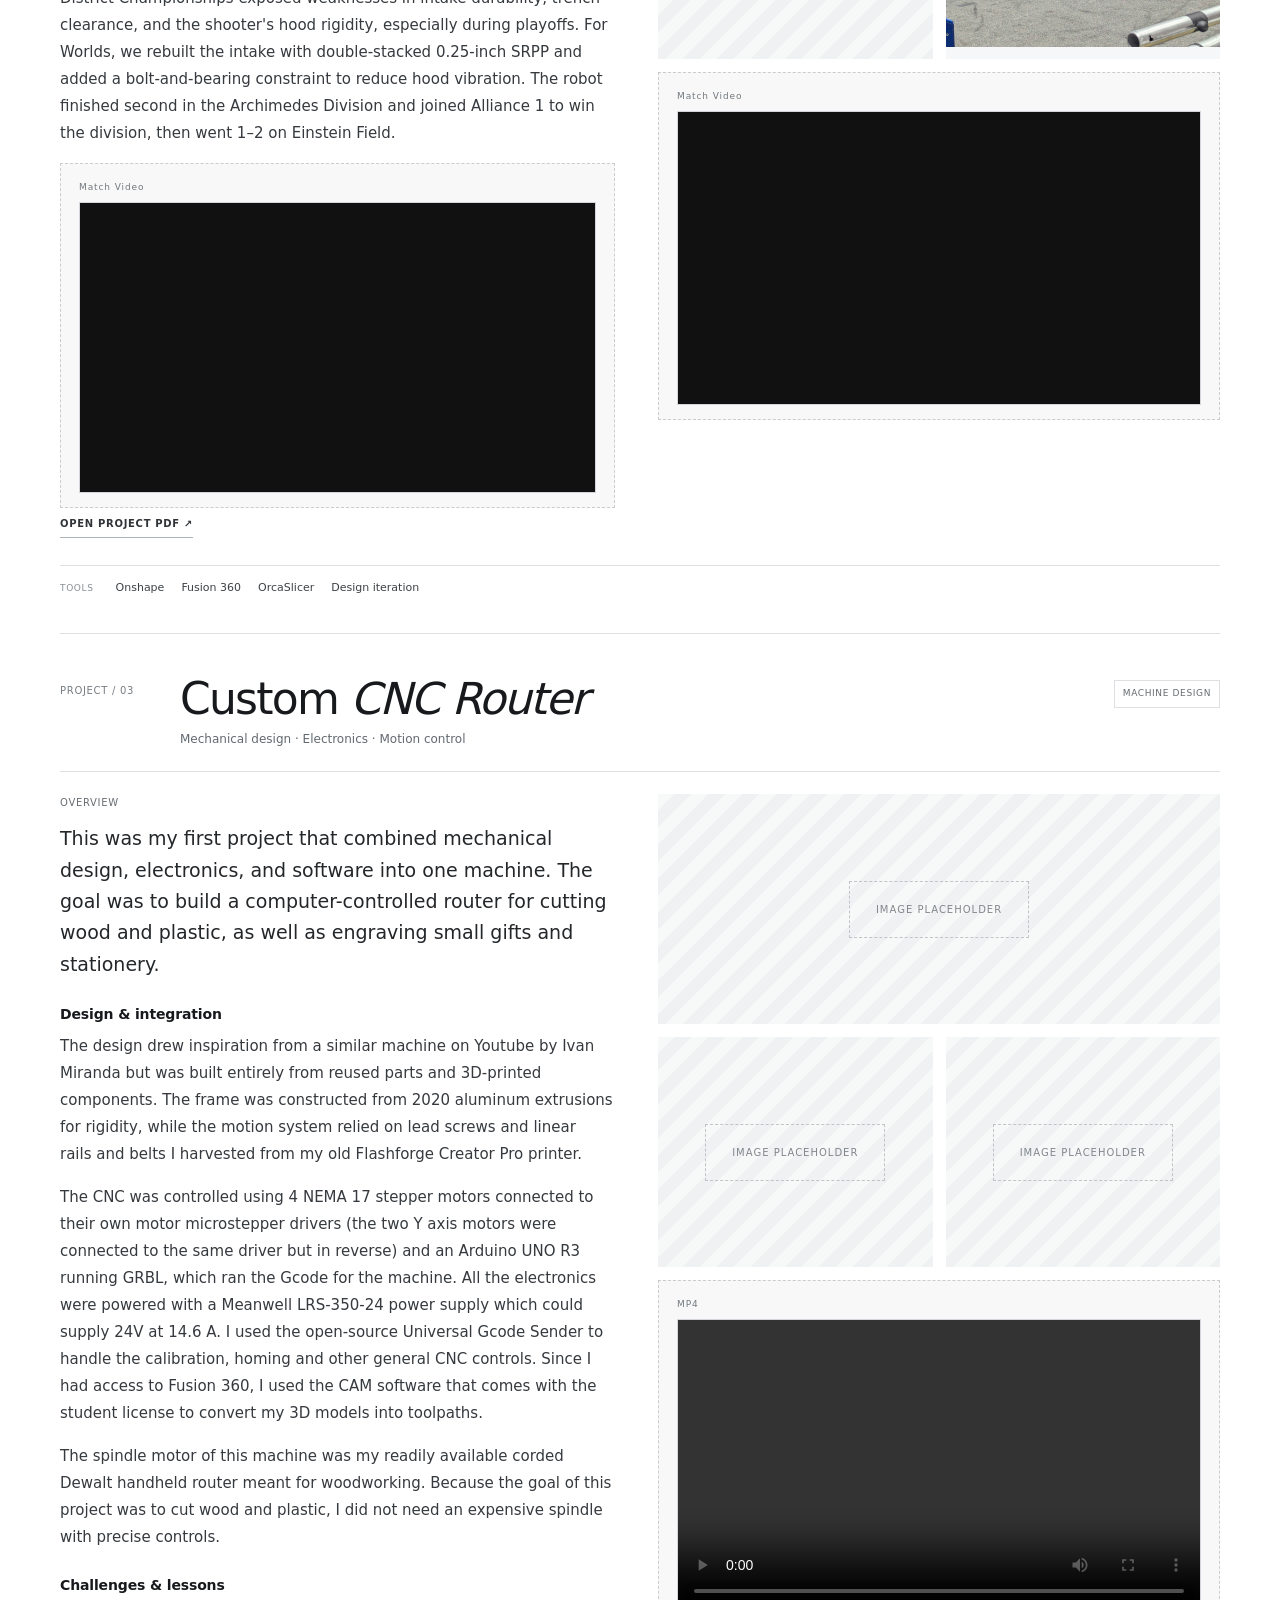
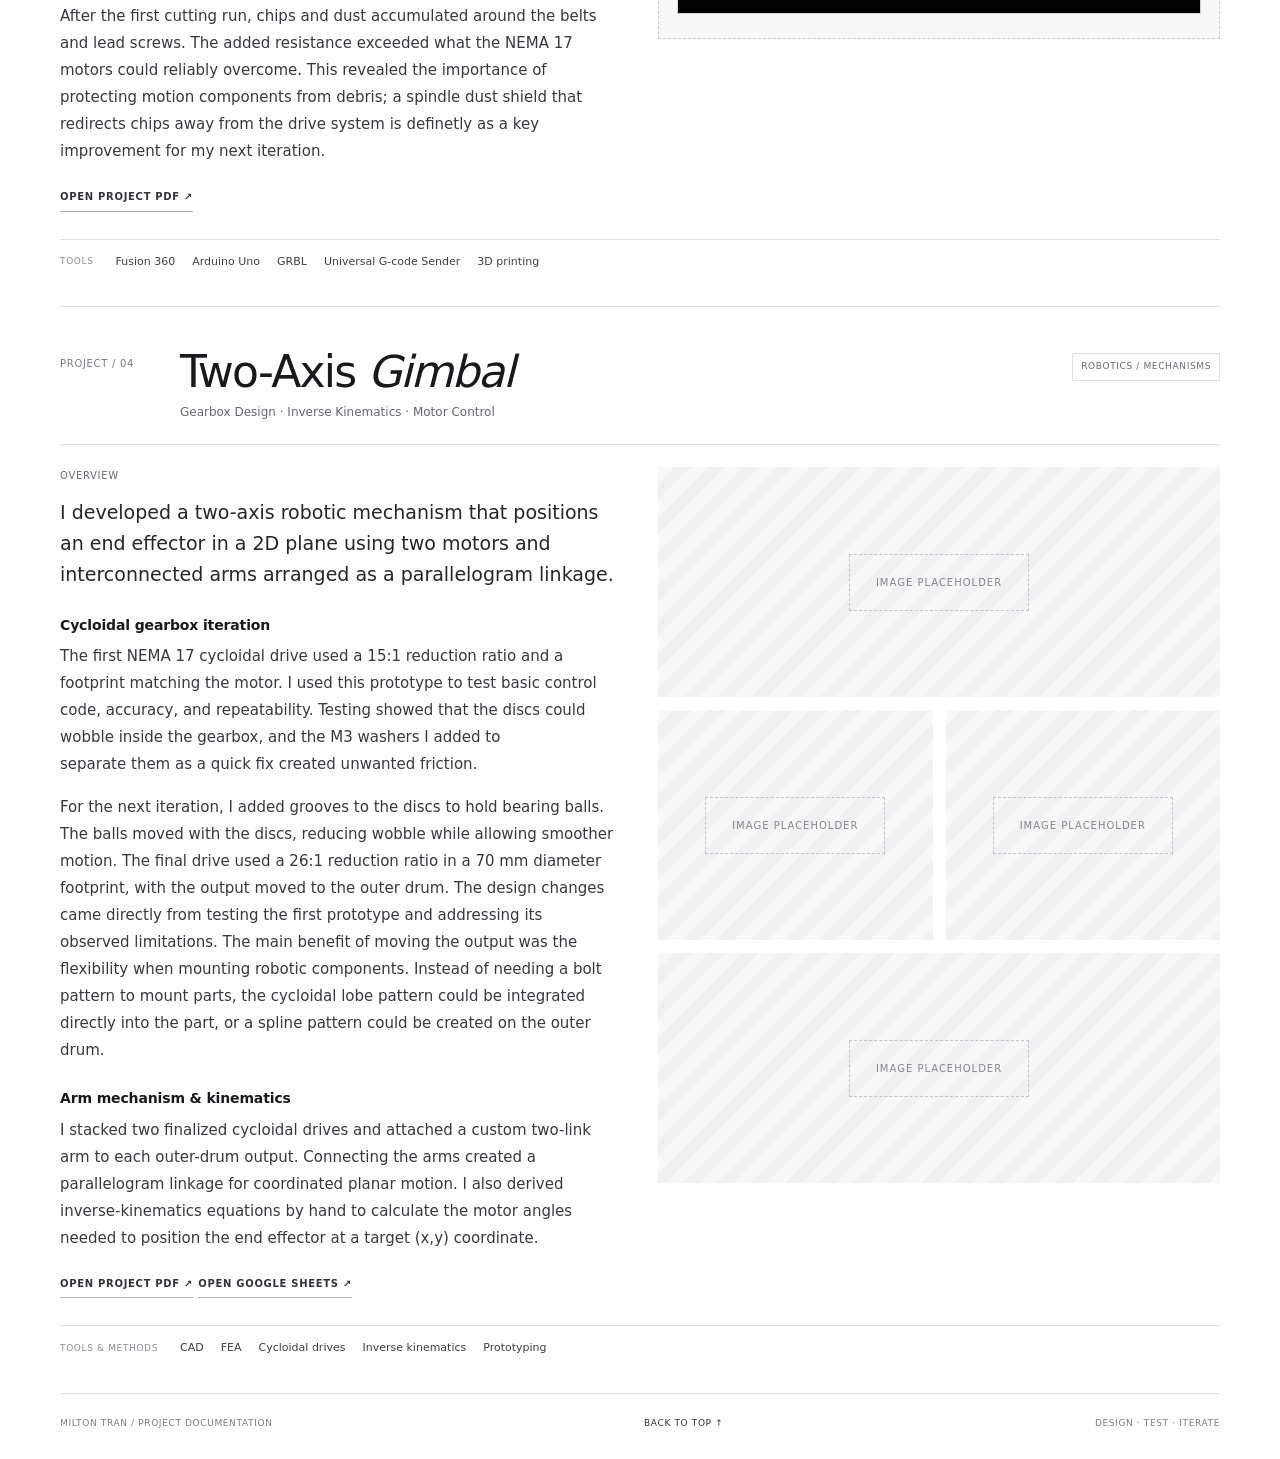
==== commit ae648efc: "resume reupload and project categoization" ====
--- a/documentation.html
+++ b/documentation.html
@@ -18,7 +18,7 @@
 </div>
 </section>
 <section class="contents section" id="contents">
-<div class="section-label"><span>01</span> FIELD GUIDE</div>
+<div class="section-label"><span>01</span> CONTENTS</div>
 <div class="contents-grid">
 <div>
 <h2>Contents</h2>
--- a/documentation.css
+++ b/documentation.css
@@ -0,0 +1,80 @@
+/* Project Documentation — light editorial / newspaper-inspired theme */
+:root{--bg:#fff;--paper:#fff;--ink:#17191c;--muted:#626970;--line:#dedfe2;--soft:#f4f5f6;--sans:Inter,ui-sans-serif,system-ui,-apple-system,BlinkMacSystemFont,"Segoe UI",sans-serif;--mono:var(--sans)}
+*{box-sizing:border-box}
+html{scroll-behavior:smooth;scroll-padding-top:78px}
+body{margin:0;background:var(--bg);color:var(--ink);font-family:var(--sans);line-height:1.72}
+a{color:#303438;text-decoration:none}
+a:hover{color:#000;text-decoration:underline;text-underline-offset:4px}
+.topbar{height:54px;position:sticky;top:0;z-index:20;display:flex;align-items:center;justify-content:space-between;padding:0 max(24px,calc((100vw - 1160px)/2));background:rgba(255,255,255,.96);backdrop-filter:blur(12px);border-bottom:1px solid var(--line)}
+.wordmark{font-size:12px;font-weight:750;letter-spacing:.055em;color:#202124;white-space:nowrap}.wordmark span{font-weight:450;color:var(--muted);margin-left:8px}
+nav{display:flex;gap:25px;font-size:13px}nav a{color:#555b61}
+main{width:min(1160px,calc(100% - 48px));margin:0 auto}
+.masthead{padding:62px 0 34px;border-bottom:3px double #292b2d}
+.kicker,.section-label,.project-no,.project-kind,.issue,.media figcaption,.project-footer,.pdf-link,.footer{font-family:var(--mono);letter-spacing:.07em}
+.kicker{font-size:10px;color:var(--muted);margin-bottom:20px}
+h1{font-family:var(--sans);font-size:clamp(52px,8vw,94px);font-weight:500;letter-spacing:-.055em;line-height:.92;margin:0 0 30px}
+h1 em,h2 em{font-weight:400}
+.masthead-bottom{display:grid;grid-template-columns:1.3fr .7fr;align-items:end;gap:35px}
+.masthead-bottom p{max-width:670px;font-size:19px;line-height:1.55;margin:0;color:#454a4f}
+.issue{text-align:right;font-size:10px;line-height:2;color:#6c7176}
+.section{border-bottom:1px solid var(--line);padding:36px 0}
+.section-label{font-size:10px;color:#686e73;display:flex;align-items:center;gap:12px;margin-bottom:20px}
+.section-label span{color:#17191c;font-weight:700}
+.contents-grid{display:grid;grid-template-columns:.72fr 1.28fr;gap:50px}
+.contents-groups{display:grid;gap:20px}
+.contents-group .section-label{margin-bottom:8px}
+h2{font-size:clamp(27px,3vw,39px);line-height:1.12;letter-spacing:-.04em;font-weight:550;margin:0 0 12px}
+.contents-grid>div>p,.projects-intro>p{font-size:14px;color:var(--muted);max-width:520px;margin:0}
+.muted{color:var(--muted)}
+.toc-list{list-style:none;margin:0;padding:0;border-top:1px solid var(--line)}
+.toc-list li{border-bottom:1px solid var(--line)}
+.toc-list a{display:grid;grid-template-columns:35px 1fr 20px;gap:0 12px;padding:13px 0;align-items:center}
+.toc-list a>span{font:10px var(--mono);color:#777d82;grid-row:span 2}
+.toc-list strong{font-size:13px;letter-spacing:.01em;font-weight:650}
+.toc-list small{grid-column:2;color:var(--muted);font-size:11px;line-height:1.5}
+.toc-list b{grid-column:3;grid-row:1/3;font-weight:400;color:#6b7075}
+.projects-intro{padding-bottom:28px}.projects-intro .section-label{margin-bottom:16px}.projects-intro>p{max-width:720px}
+.project{padding:40px 0 35px;scroll-margin-top:74px}
+.project-head{display:grid;grid-template-columns:100px 1fr auto;gap:20px;align-items:start;padding-bottom:22px;border-bottom:1px solid var(--line);margin-bottom:22px}
+.project-no{font-size:10px;color:#777d82;padding-top:8px}
+.project-title h2{font-family:var(--sans);font-size:clamp(30px,4vw,44px);font-weight:500;margin:0 0 5px}
+.project-title p{font-size:12px;color:var(--muted);margin:0}
+.project-kind{font-size:9px;color:#666c71;border:1px solid var(--line);padding:5px 8px;white-space:nowrap;margin-top:6px}
+.article-grid{display:grid;grid-template-columns:minmax(0,1fr) minmax(0,1fr);gap:36px;align-items:start}
+.story{padding-right:7px}
+.story .section-label{margin-bottom:12px}
+.story p{font-family:var(--sans);font-size:15px;line-height:1.8;color:#363a3e;margin:0 0 16px}
+.story p.lead{font-size:19px;line-height:1.65;color:#24272a}
+.story h3{font-size:14px;line-height:1.4;letter-spacing:-.01em;margin:25px 0 8px;font-weight:700}
+.story .reflection{border-left:2px solid #b8bdc1;padding-left:15px;color:#555b61;font-style:italic;margin:22px 0}
+.pdf-link{display:inline-block;font-size:10px;font-weight:600;border-bottom:1px solid #aeb3b7;padding:0 0 5px;margin-top:3px}
+.media-column{display:grid;gap:13px}
+.media{margin:0;position:relative;background:#f1f2f3;min-width:0;overflow:hidden}
+.media img{display:block;width:100%;height:100%;min-height:150px;max-height:350px;object-fit:contain;background:#f6f7f8}
+.media.large img{min-height:310px;max-height:430px}
+.media figcaption{display:none}
+.media figcaption span{color:#8a9095}
+.media-pair{display:grid;grid-template-columns:1fr 1fr;gap:13px}
+.media-pair .media img{min-height:155px;max-height:240px}
+.media.empty{min-height:230px;display:flex;align-items:center;justify-content:center;background:repeating-linear-gradient(135deg,#f7f8f8,#f7f8f8 12px,#f0f1f2 12px,#f0f1f2 24px)}
+.media.empty img{display:none}
+.media.empty:before{content:"IMAGE PLACEHOLDER";font:10px var(--mono);letter-spacing:.1em;color:#81878c;border:1px dashed #bfc4c8;padding:22px 26px}
+.note-media{min-height:175px;display:flex;flex-direction:column;align-items:flex-start;justify-content:center;padding:24px;background:#f8f8f8;border:1px dashed #c9cdd0}
+.note-media>span{font:9px var(--mono);letter-spacing:.1em;color:#72787d}
+.note-media p{font-family:var(--sans);font-size:12px;line-height:1.6;color:#626970;margin:9px 0 0;max-width:260px}
+.video-slot{min-height:0;padding:18px 18px 14px}
+.video-slot>span{margin-bottom:10px}
+.video-frame{position:relative;width:100%;aspect-ratio:16 / 9;border:1px solid #d3d7db;background:#111;overflow:hidden}
+.video-frame iframe,.video-frame video{position:absolute;inset:0;width:100%;height:100%;border:0;background:#111;object-fit:cover}
+.video-placeholder{display:flex;flex-direction:column;align-items:center;justify-content:center;gap:16px;width:100%;aspect-ratio:16 / 9;background:#111;border:1px solid #d3d7db;color:#f3f3f3}
+.video-placeholder-icon{display:flex;align-items:center;justify-content:center;width:78px;height:78px;border-radius:50%;background:rgba(255,255,255,.12);font-size:32px;line-height:1;color:#fff}
+.video-placeholder p{font-size:12px;letter-spacing:.04em;text-transform:uppercase;color:#dfe1e3;margin:0;text-align:center}
+.video-slot p{font-size:11px;max-width:100%;margin-top:10px}
+.youtube-media{position:relative;width:100%;aspect-ratio:16/9;background:#111}
+.youtube-media iframe{position:absolute;inset:0;width:100%;height:100%;border:0}
+.project-footer{display:flex;align-items:center;flex-wrap:wrap;gap:8px 17px;border-top:1px solid var(--line);margin-top:27px;padding-top:13px;font-size:9px;color:#5f656a}
+.project-footer span{color:#888e93;margin-right:5px}.project-footer b{font-family:var(--sans);font-weight:500;font-size:11px;color:#3c4145;letter-spacing:0}
+.footer{width:min(1160px,calc(100% - 48px));margin:auto;padding:22px 0 28px;display:flex;justify-content:space-between;gap:16px;flex-wrap:wrap;color:#777d82;font-size:9px}
+.footer a{color:#303438}
+@media(max-width:800px){.masthead{padding-top:44px}.masthead-bottom{grid-template-columns:1fr;gap:17px}.issue{text-align:left}.contents-grid{grid-template-columns:1fr;gap:22px}.project-head{grid-template-columns:70px 1fr;gap:12px}.project-kind{grid-column:2;justify-self:start;margin-top:0}.article-grid{grid-template-columns:1fr;gap:26px}.media.large img{min-height:240px}.story{padding-right:0}}
+@media(max-width:520px){main,.footer{width:calc(100% - 32px)}.topbar{padding:0 16px}.wordmark{font-size:10px}.wordmark span{display:none}nav{gap:13px;font-size:11px}.masthead{padding-top:35px}h1{font-size:55px}.masthead-bottom p{font-size:16px}.project-head{grid-template-columns:1fr;gap:6px}.project-no{padding:0}.project-kind{grid-column:1}.project-title h2{font-size:34px}.media-pair{gap:8px}.media-pair .media img{min-height:120px}.project-footer{gap:8px 12px}}
